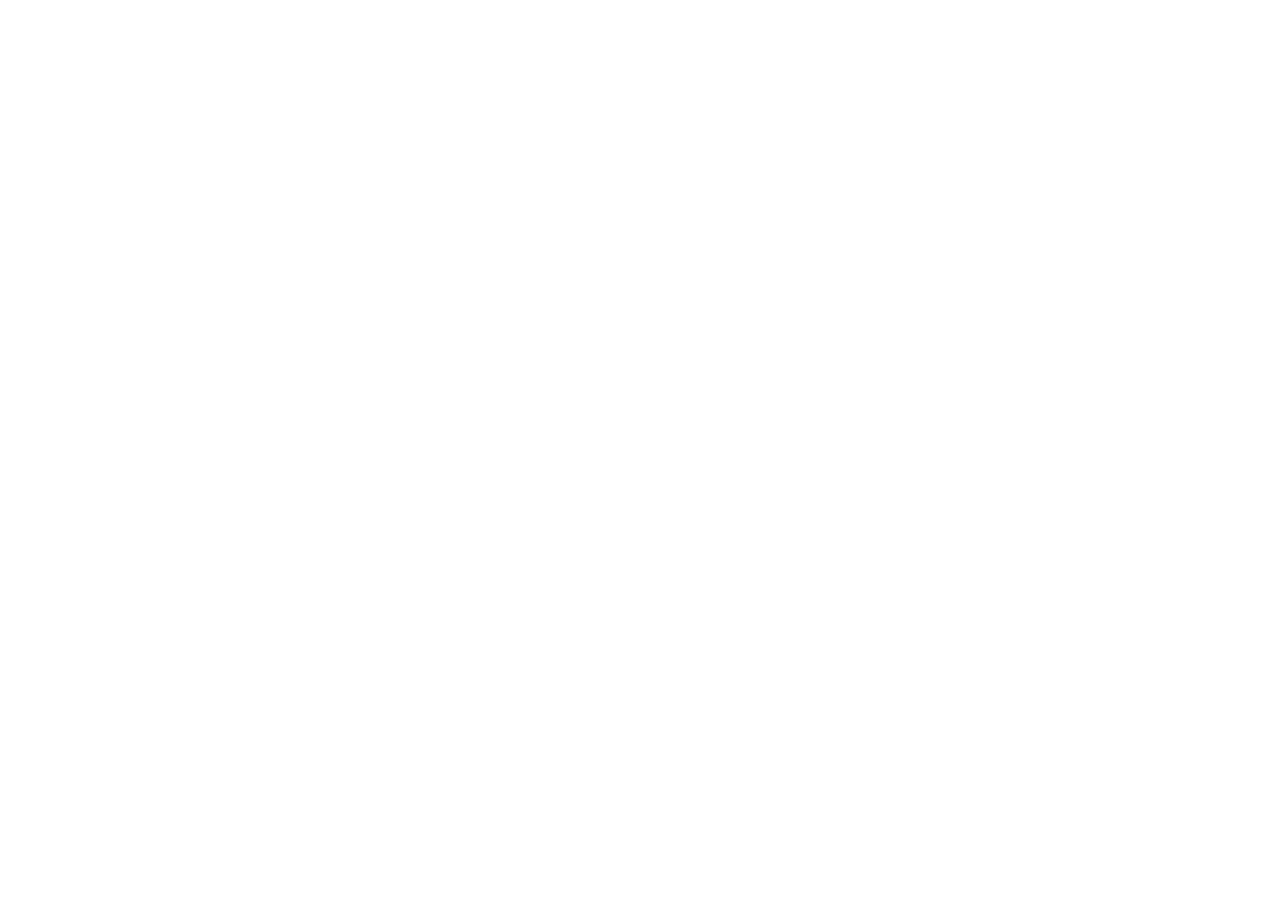
==== twitter.html @ 3fda49a7 "Imagens nas telas" ====
<!DOCTYPE html>
<html lang="en">
<head>
	<meta charset="UTF-8">
	<meta http-equiv="X-UA-Compatible" content="IE=edge">
	<meta name="viewport" content="width=device-width, initial-scale=1.0">
	<title>Document</title>
</head>
<body>
	
</body>
</html>
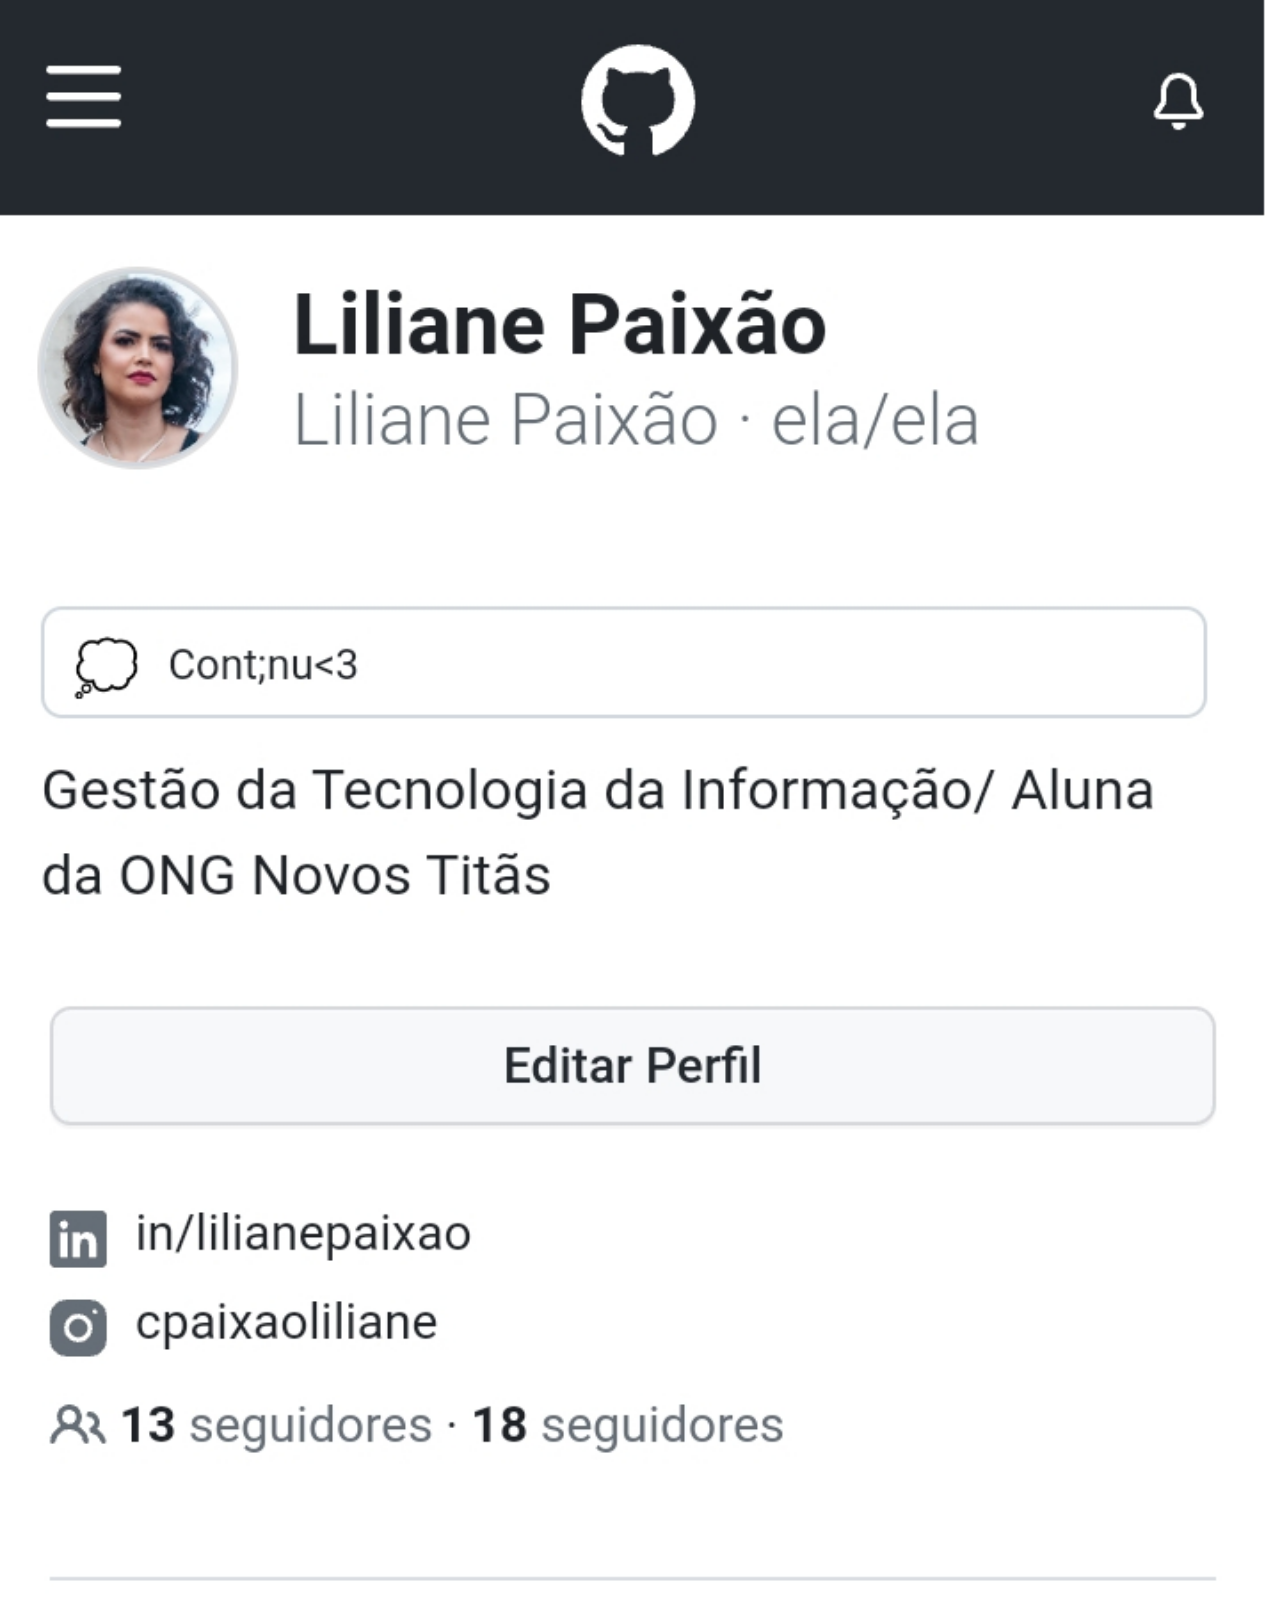
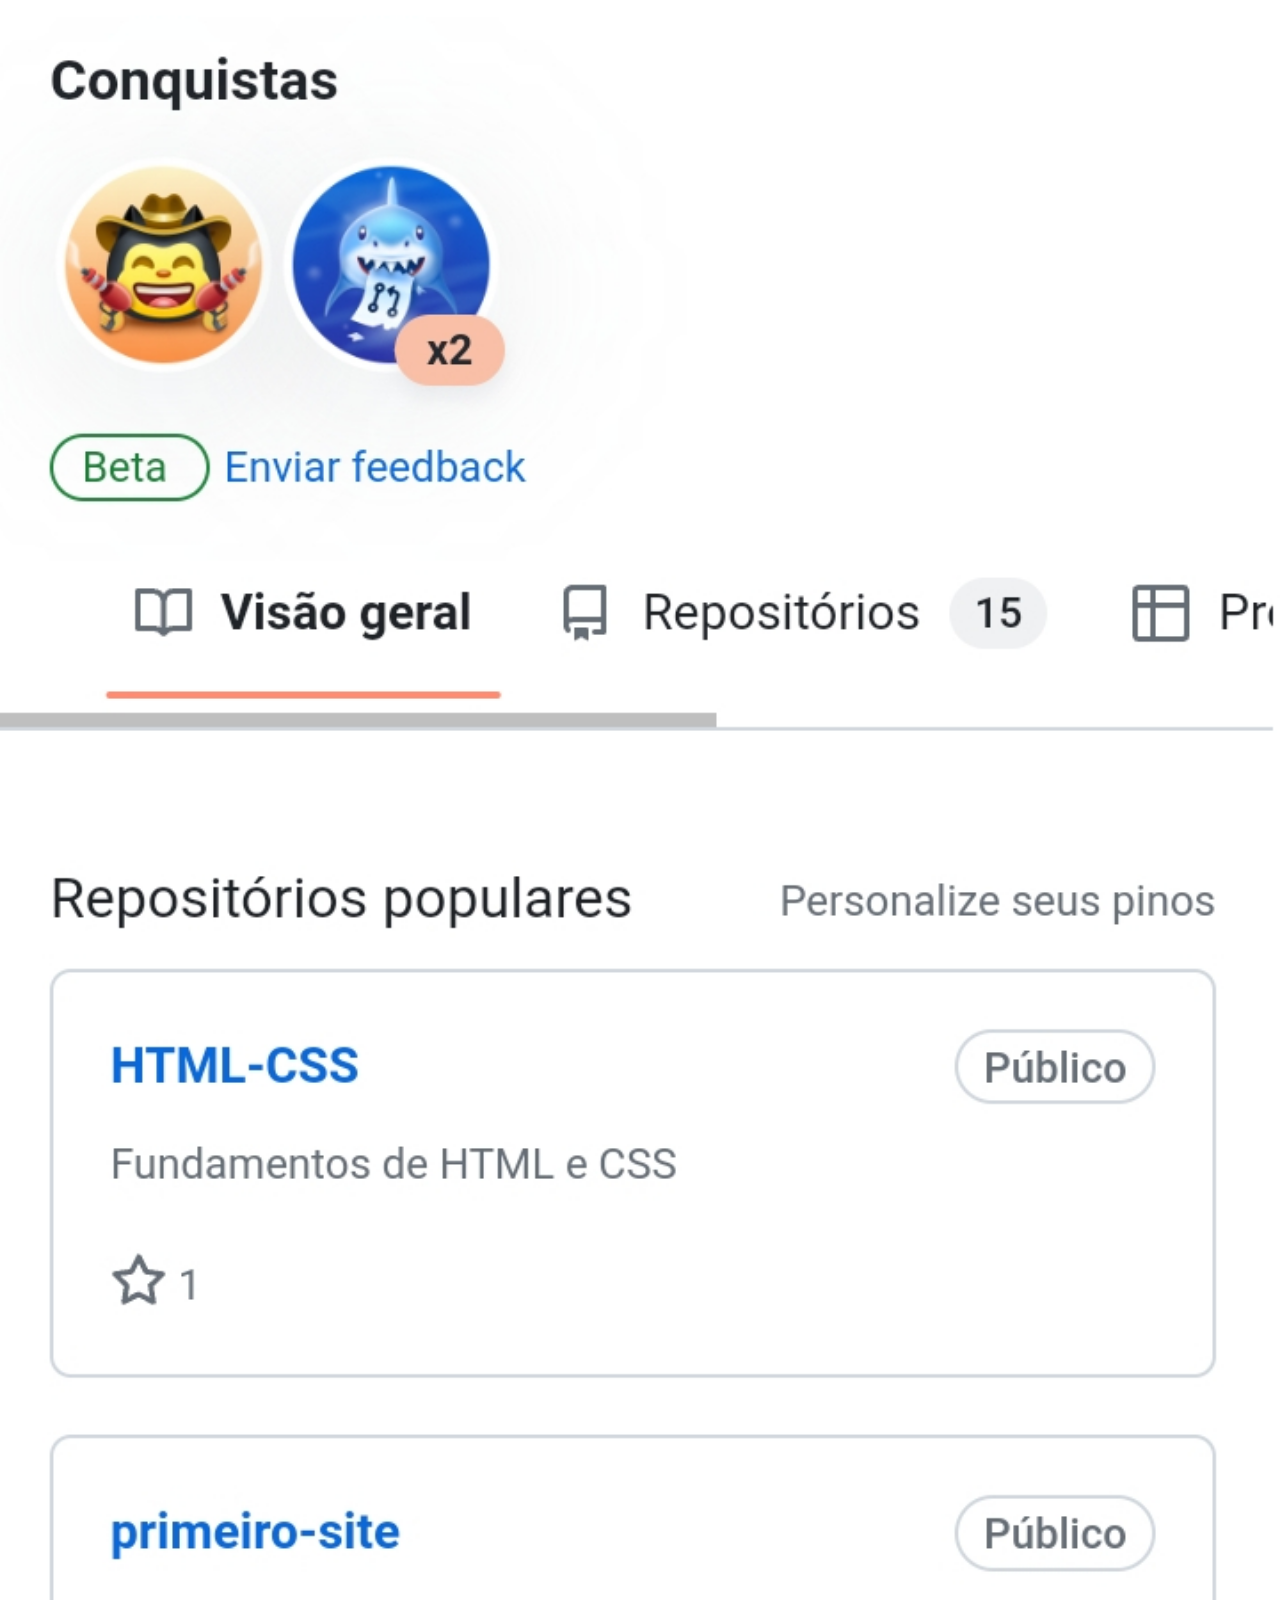
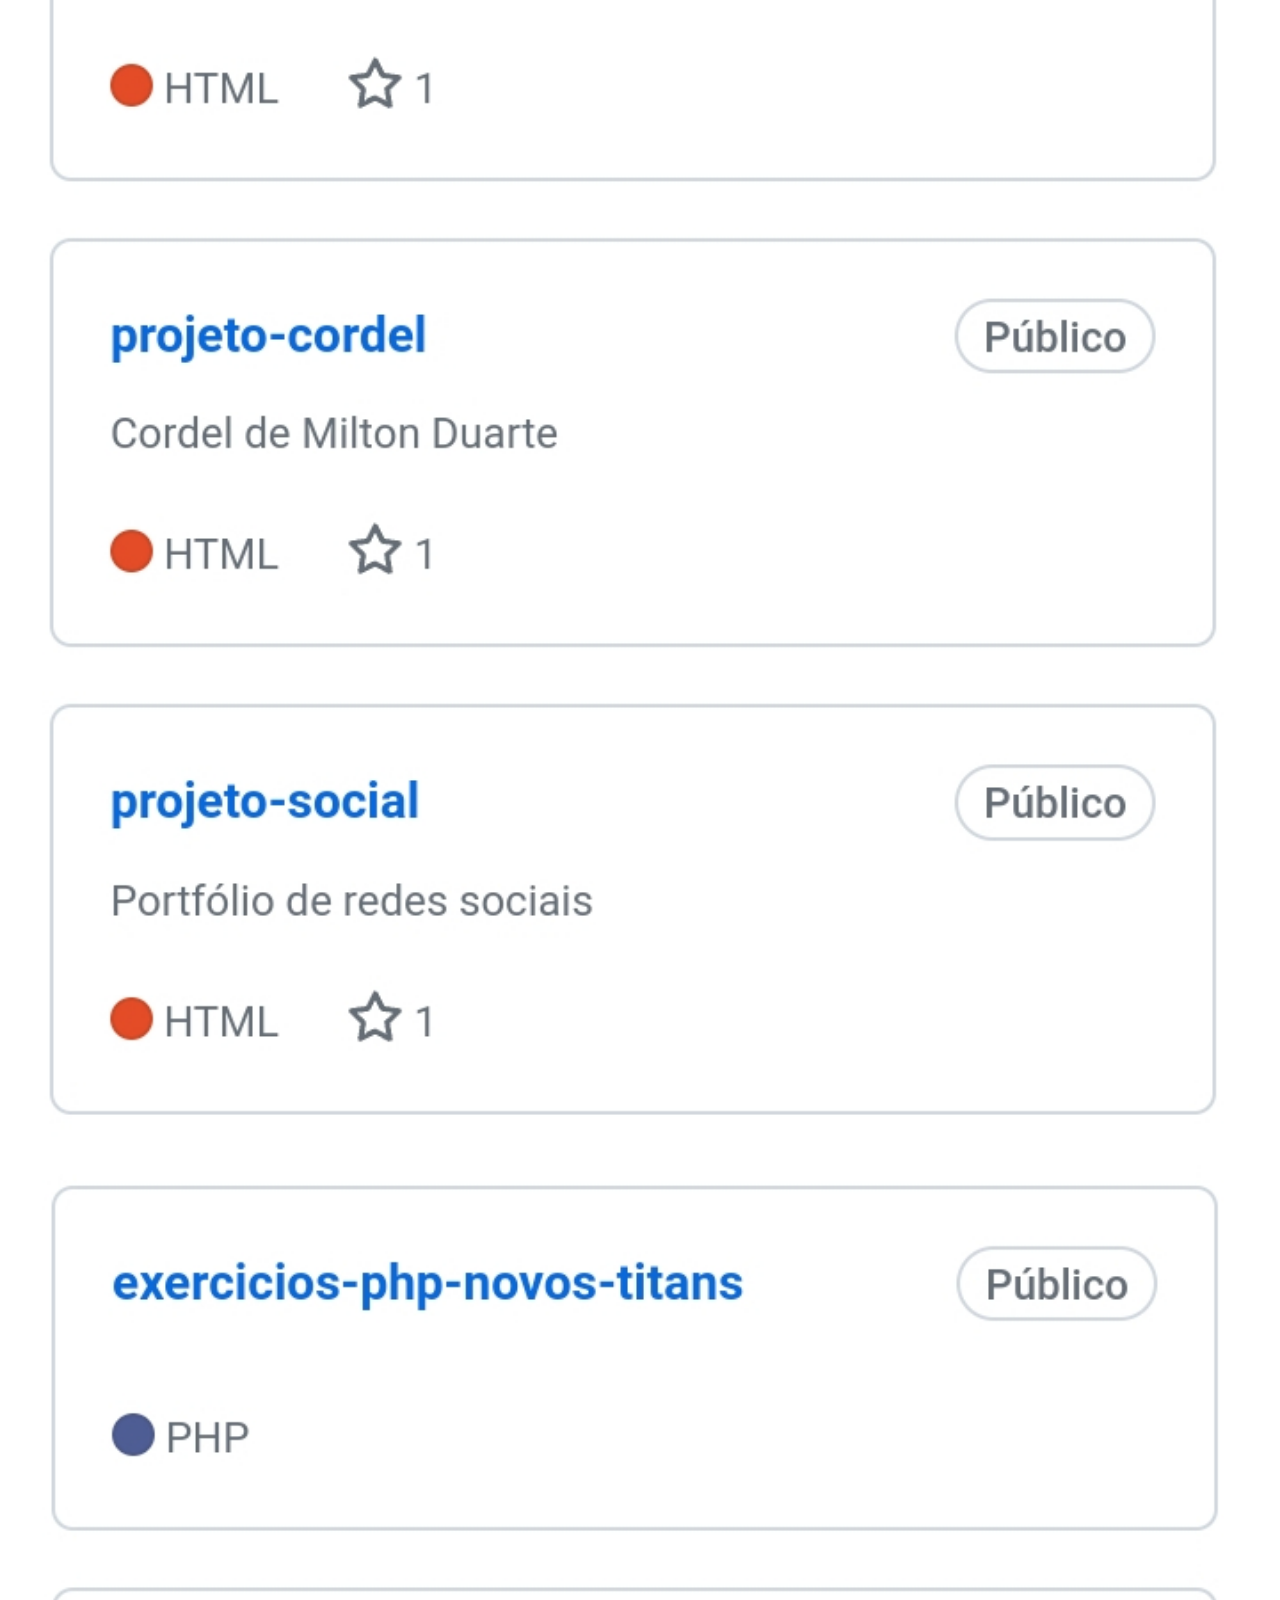
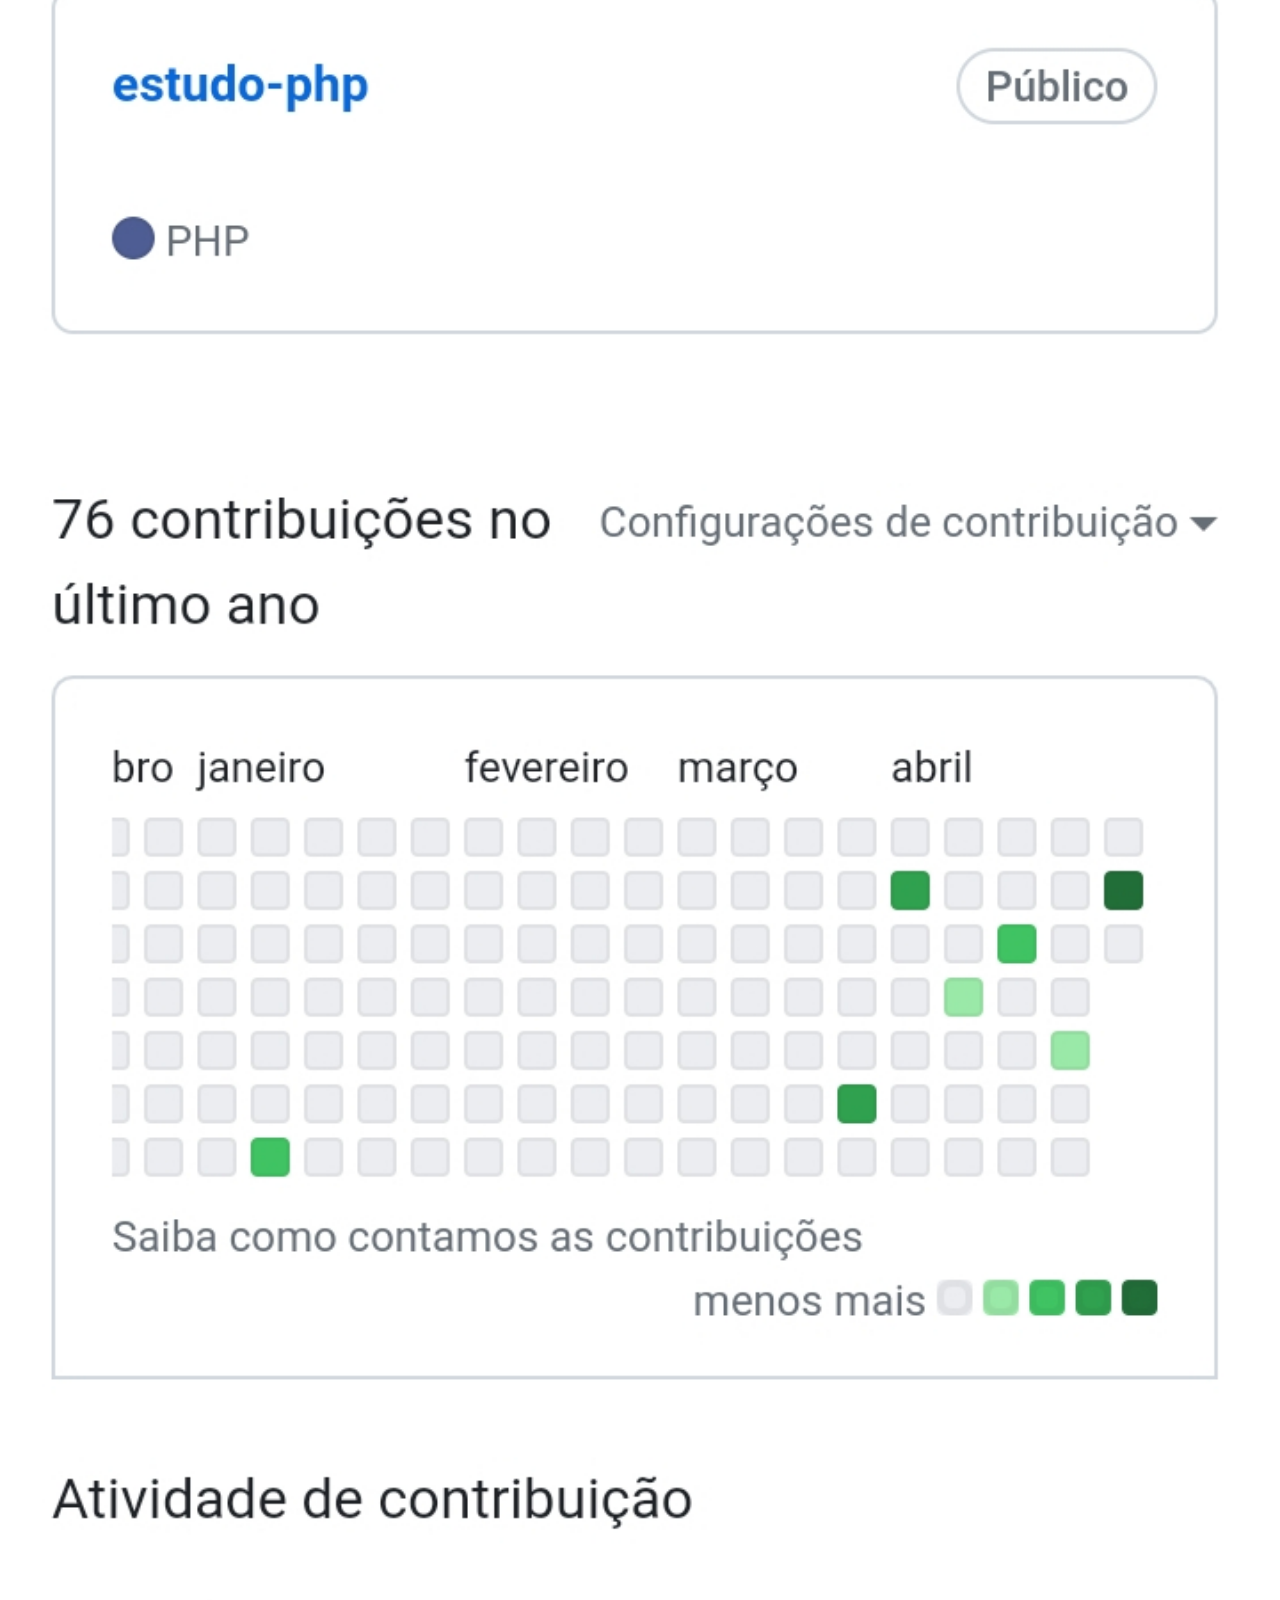
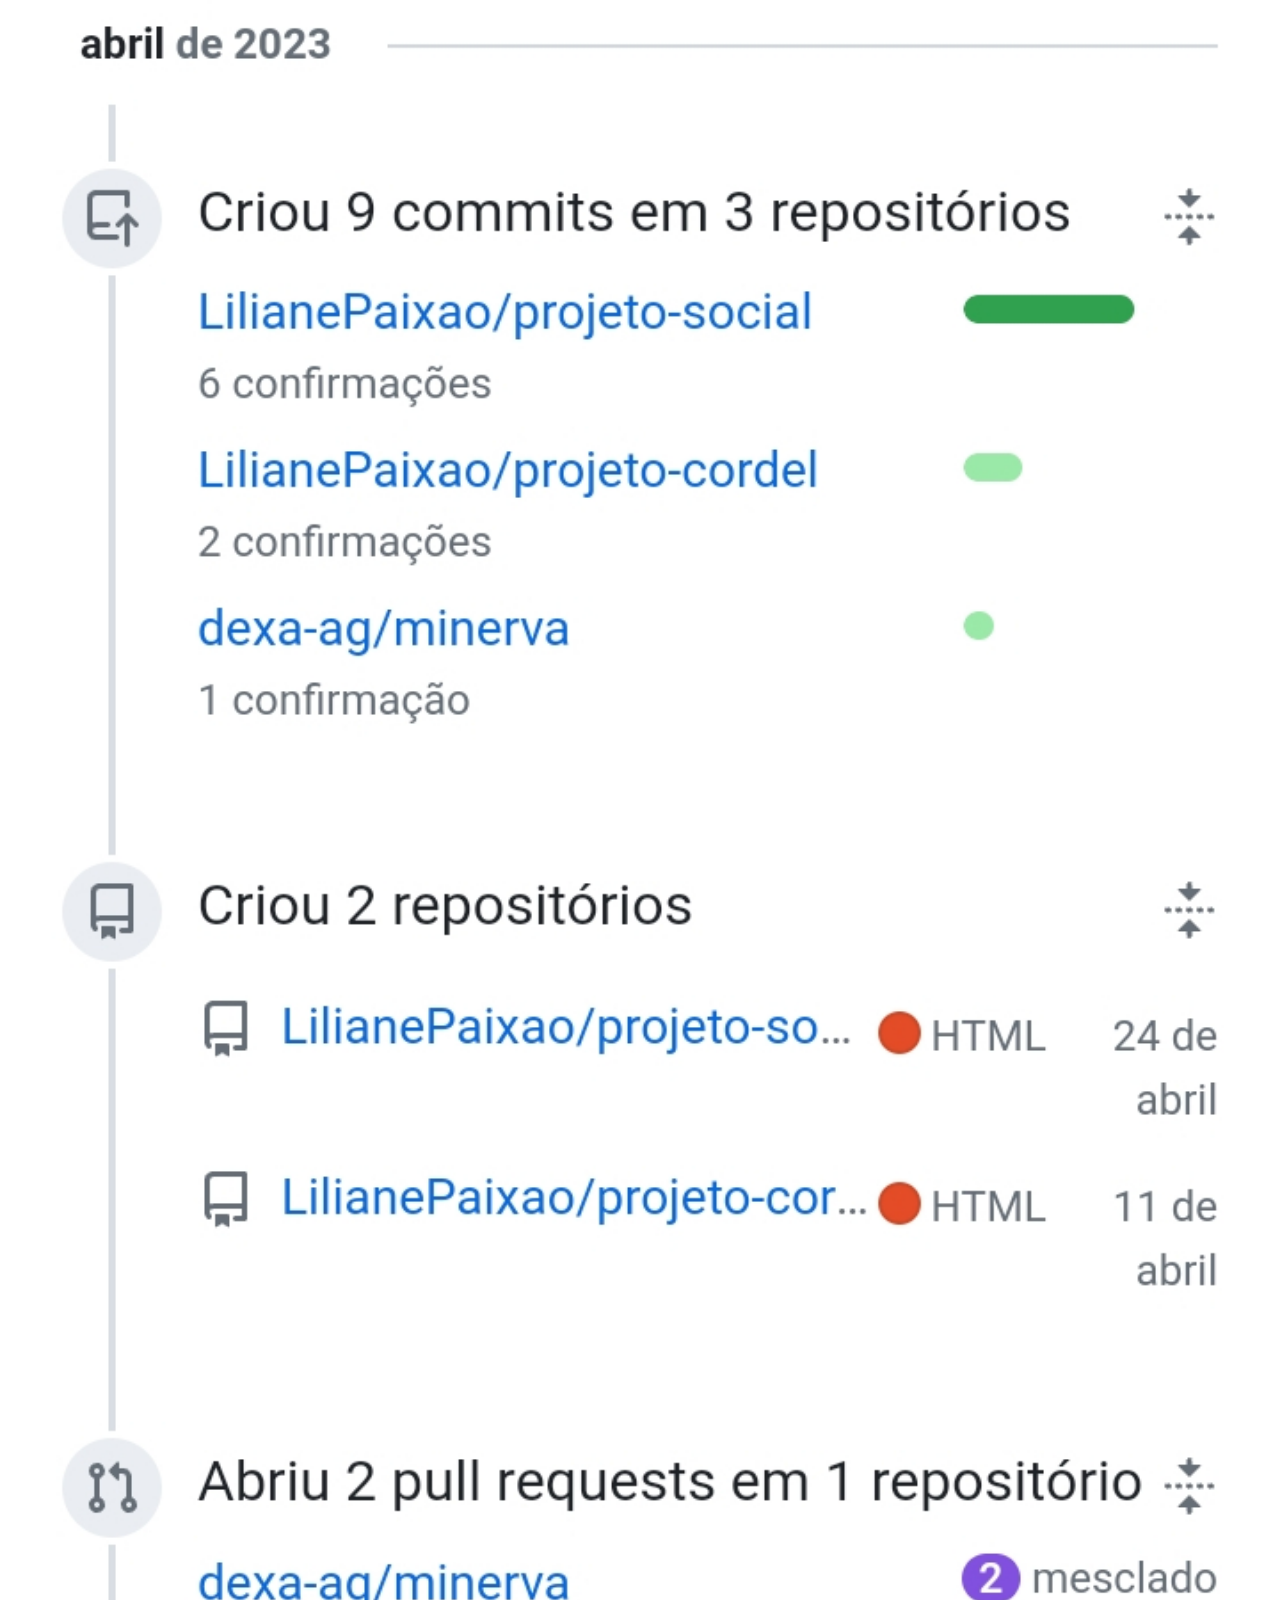
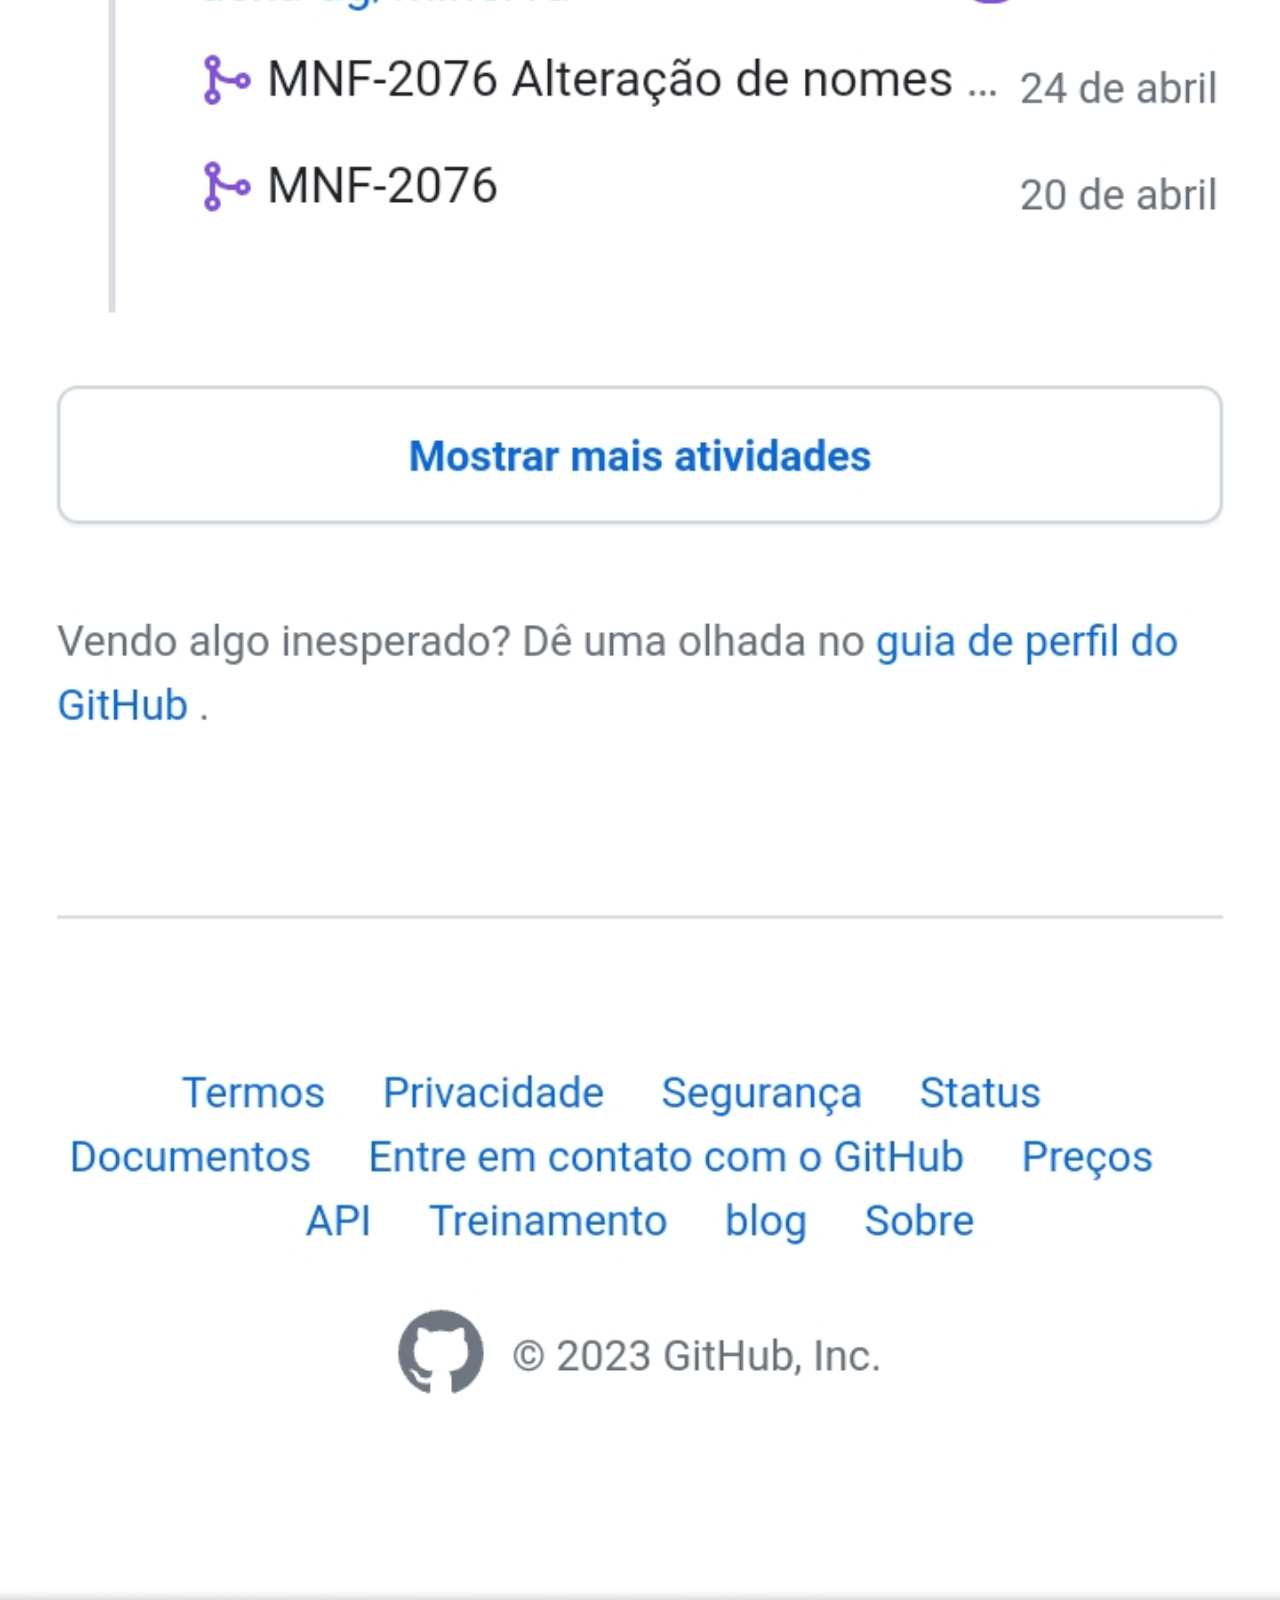
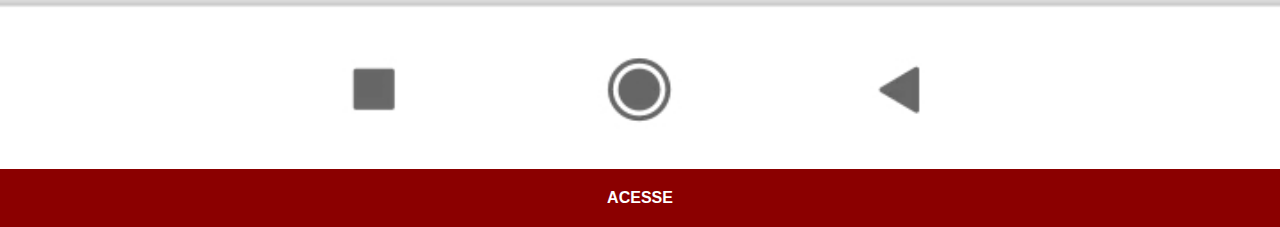
==== commit ab6b24d6: "Inclusão de telas github e instagram" ====
--- a/twitter.html
+++ b/twitter.html
@@ -4,9 +4,12 @@
 	<meta charset="UTF-8">
 	<meta http-equiv="X-UA-Compatible" content="IE=edge">
 	<meta name="viewport" content="width=device-width, initial-scale=1.0">
-	<title>Document</title>
+	<title>Twitter</title>
+	<link rel="stylesheet" href="/estilos/social.css">
 </head>
 <body>
+	<img src="imagens/tela-github.jpg" alt="Twitter">
+	<a href="https://www.instagram.com/cpaixaoliliane/" target="_blank">ACESSE</a>
 	
 </body>
 </html>--- a/estilos/social.css
+++ b/estilos/social.css
@@ -0,0 +1,30 @@
+		@charset "UTF-8";
+		
+		* {
+			margin:0px;
+			padding:0px;
+			font-family: Arial, Helvetica, sans-serif;
+		}
+
+		::-webkit-scrollbar{
+			width:0px;
+			height: 0px;
+
+		}
+		img {
+			width:100vw
+		}
+
+		a{
+			display: block;
+			background-color: darkred;
+			padding: 20px;
+			text-align: center;
+			font-weight: bolder;
+			text-decoration: none;
+			color:white;
+		}
+		a:hover{
+			background-color: red;
+		}
+	